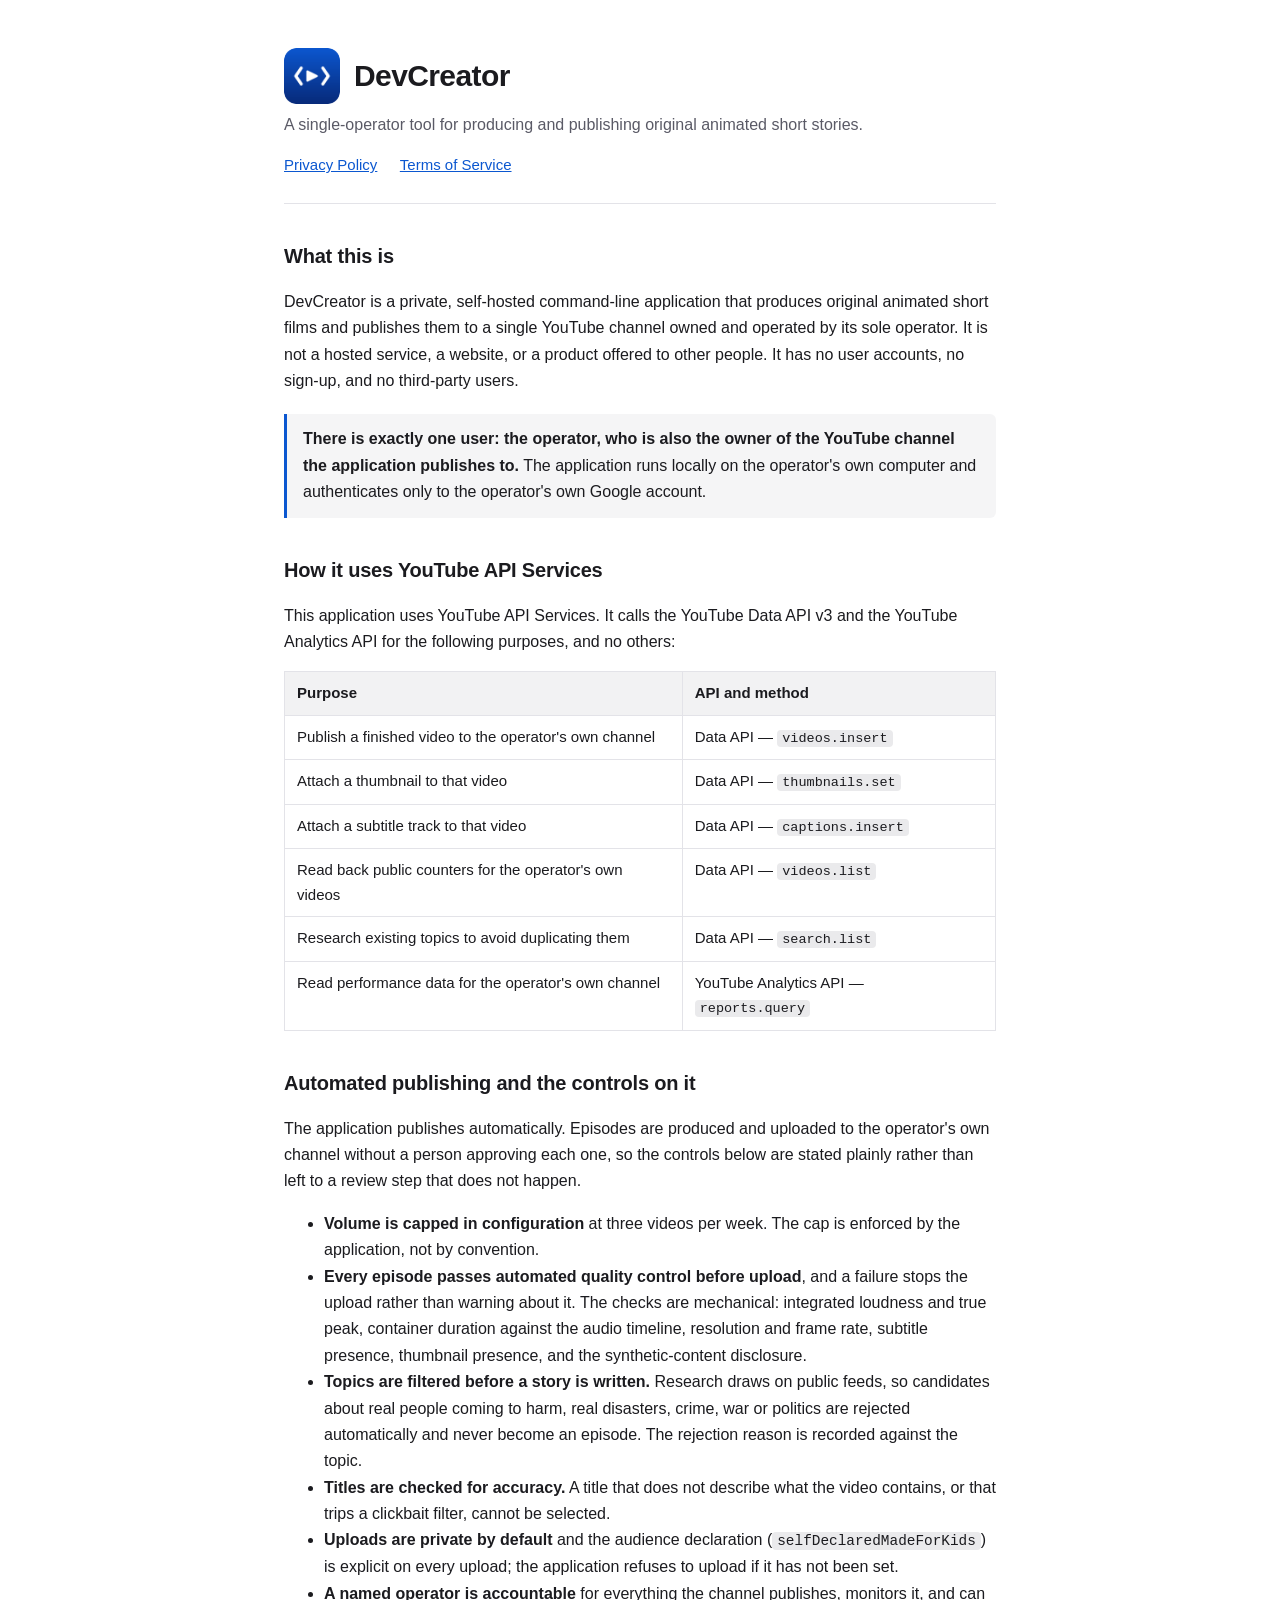
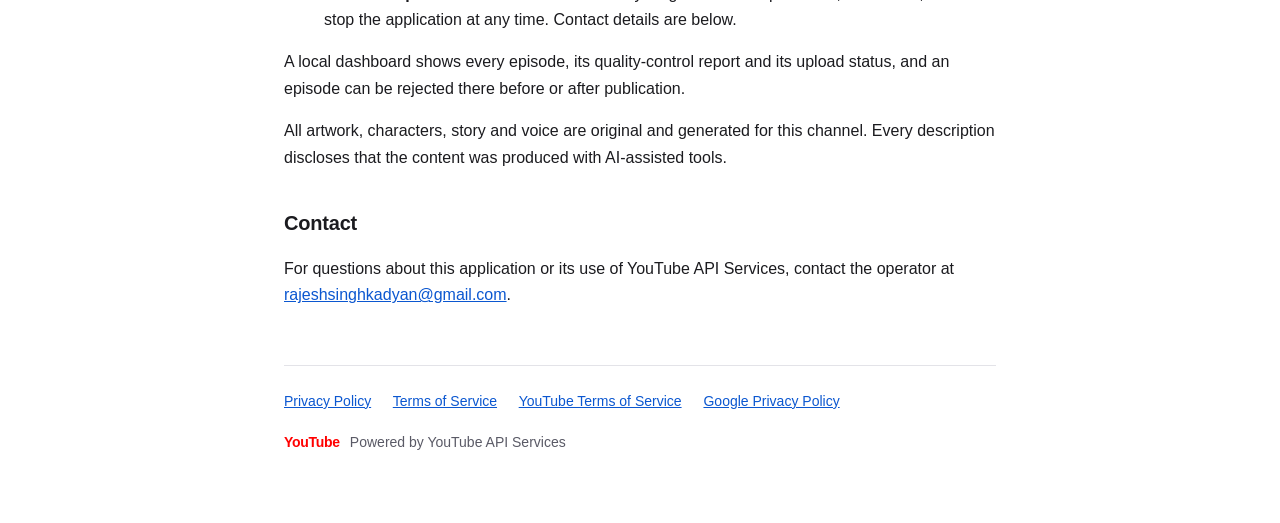
==== docs/index.html @ b8998b91 "Publish compliance pages for the YouTube API audit Served from docs/ via GitHub Pages so the audit f" ====
<!doctype html>
<html lang="en">
<head>
<meta charset="utf-8">
<meta name="viewport" content="width=device-width,initial-scale=1">
<title>DevCreator — animated short-story production tool</title>
<link rel="icon" type="image/png" href="assets/logo-48.png">
<link rel="stylesheet" href="style.css">
</head>
<body>
<div class="wrap">

<header>
  <div class="lockup">
    <img src="assets/logo.png" alt="" width="56" height="56">
    <h1>DevCreator</h1>
  </div>
  <p class="sub">A single-operator tool for producing and publishing original animated short stories.</p>
  <nav style="margin-top:14px">
    <a href="privacy.html">Privacy Policy</a>
    <a href="terms.html">Terms of Service</a>
  </nav>
</header>

<h2>What this is</h2>
<p>
  DevCreator is a private, self-hosted command-line application that produces original
  animated short films and publishes them to a single YouTube channel owned and operated
  by its sole operator. It is not a hosted service, a website, or a product offered to
  other people. It has no user accounts, no sign-up, and no third-party users.
</p>

<div class="note">
  <strong>There is exactly one user: the operator, who is also the owner of the YouTube
  channel the application publishes to.</strong> The application runs locally on the
  operator's own computer and authenticates only to the operator's own Google account.
</div>

<h2>How it uses YouTube API Services</h2>
<p>
  This application uses YouTube API Services. It calls the YouTube Data API v3 and the
  YouTube Analytics API for the following purposes, and no others:
</p>
<table>
  <tr><th>Purpose</th><th>API and method</th></tr>
  <tr><td>Publish a finished video to the operator's own channel</td><td>Data API — <code>videos.insert</code></td></tr>
  <tr><td>Attach a thumbnail to that video</td><td>Data API — <code>thumbnails.set</code></td></tr>
  <tr><td>Attach a subtitle track to that video</td><td>Data API — <code>captions.insert</code></td></tr>
  <tr><td>Read back public counters for the operator's own videos</td><td>Data API — <code>videos.list</code></td></tr>
  <tr><td>Research existing topics to avoid duplicating them</td><td>Data API — <code>search.list</code></td></tr>
  <tr><td>Read performance data for the operator's own channel</td><td>YouTube Analytics API — <code>reports.query</code></td></tr>
</table>

<h2>Automated publishing and the controls on it</h2>
<p>
  The application publishes automatically. Episodes are produced and uploaded to the
  operator's own channel without a person approving each one, so the controls below are
  stated plainly rather than left to a review step that does not happen.
</p>
<ul>
  <li><strong>Volume is capped in configuration</strong> at three videos per week. The cap
    is enforced by the application, not by convention.</li>
  <li><strong>Every episode passes automated quality control before upload</strong>, and a
    failure stops the upload rather than warning about it. The checks are mechanical:
    integrated loudness and true peak, container duration against the audio timeline,
    resolution and frame rate, subtitle presence, thumbnail presence, and the
    synthetic-content disclosure.</li>
  <li><strong>Topics are filtered before a story is written.</strong> Research draws on
    public feeds, so candidates about real people coming to harm, real disasters, crime,
    war or politics are rejected automatically and never become an episode. The rejection
    reason is recorded against the topic.</li>
  <li><strong>Titles are checked for accuracy.</strong> A title that does not describe what
    the video contains, or that trips a clickbait filter, cannot be selected.</li>
  <li><strong>Uploads are private by default</strong> and the audience declaration
    (<code>selfDeclaredMadeForKids</code>) is explicit on every upload; the application
    refuses to upload if it has not been set.</li>
  <li><strong>A named operator is accountable</strong> for everything the channel
    publishes, monitors it, and can stop the application at any time. Contact details are
    below.</li>
</ul>
<p>
  A local dashboard shows every episode, its quality-control report and its upload status,
  and an episode can be rejected there before or after publication.
</p>
<p>
  All artwork, characters, story and voice are original and generated for this channel.
  Every description discloses that the content was produced with AI-assisted tools.
</p>

<h2>Contact</h2>
<p>
  For questions about this application or its use of YouTube API Services, contact the
  operator at <a href="mailto:rajeshsinghkadyan@gmail.com">rajeshsinghkadyan@gmail.com</a>.
</p>

<footer>
  <div>
    <a href="privacy.html">Privacy Policy</a>
    <a href="terms.html">Terms of Service</a>
    <a href="https://www.youtube.com/t/terms">YouTube Terms of Service</a>
    <a href="http://www.google.com/policies/privacy">Google Privacy Policy</a>
  </div>
  <div class="yt">
    <!-- Text attribution rather than the YouTube mark. The image was never shipped, so
         this was a guaranteed-failing request patched over by an onerror handler - a
         fragile way to render a required attribution, and it breaks entirely with JS off.
         YouTube's branding guidelines accept the wordmark in text. -->
    <span class="ytfallback">YouTube</span>
    <span>Powered by YouTube API Services</span>
  </div>
</footer>

</div>
</body>
</html>
---- docs/style.css ----
:root{--bg:#fff;--fg:#1b1b1f;--muted:#5a5a66;--line:#e3e3e8;--accent:#0b57d0}
@media (prefers-color-scheme:dark){
  :root{--bg:#16161a;--fg:#e9e9ee;--muted:#a2a2ae;--line:#2c2c34;--accent:#a8c7fa}}
*{box-sizing:border-box}
body{margin:0;background:var(--bg);color:var(--fg);
  font:16px/1.65 -apple-system,BlinkMacSystemFont,"Segoe UI",Roboto,Helvetica,Arial,sans-serif}
.wrap{max-width:760px;margin:0 auto;padding:48px 24px 72px}
header{border-bottom:1px solid var(--line);margin-bottom:36px;padding-bottom:24px}
h1{font-size:30px;margin:0;letter-spacing:-.02em}
.lockup{display:flex;align-items:center;gap:14px;margin-bottom:8px}
.lockup img{border-radius:12px;flex:0 0 auto}
h2{font-size:20px;margin:36px 0 10px;letter-spacing:-.01em}
h3{font-size:16px;margin:24px 0 6px}
.sub{color:var(--muted);margin:0}
a{color:var(--accent)}
code{background:rgba(127,127,140,.16);padding:1px 5px;border-radius:4px;font-size:.9em}
table{border-collapse:collapse;width:100%;margin:16px 0;font-size:15px}
th,td{border:1px solid var(--line);padding:9px 12px;text-align:left;vertical-align:top}
th{background:rgba(127,127,140,.1);font-weight:600}
.note{border-left:3px solid var(--accent);background:rgba(127,127,140,.08);
  padding:12px 16px;margin:20px 0;border-radius:0 6px 6px 0}
footer{border-top:1px solid var(--line);margin-top:56px;padding-top:24px;
  color:var(--muted);font-size:14px}
footer a{margin-right:18px}
.yt{display:flex;align-items:center;gap:10px;margin-top:18px;flex-wrap:wrap}
.yt img{height:24px;width:auto}
.ytfallback{font-weight:700;color:#f00;letter-spacing:-.02em}
nav a{margin-right:18px;font-size:15px}
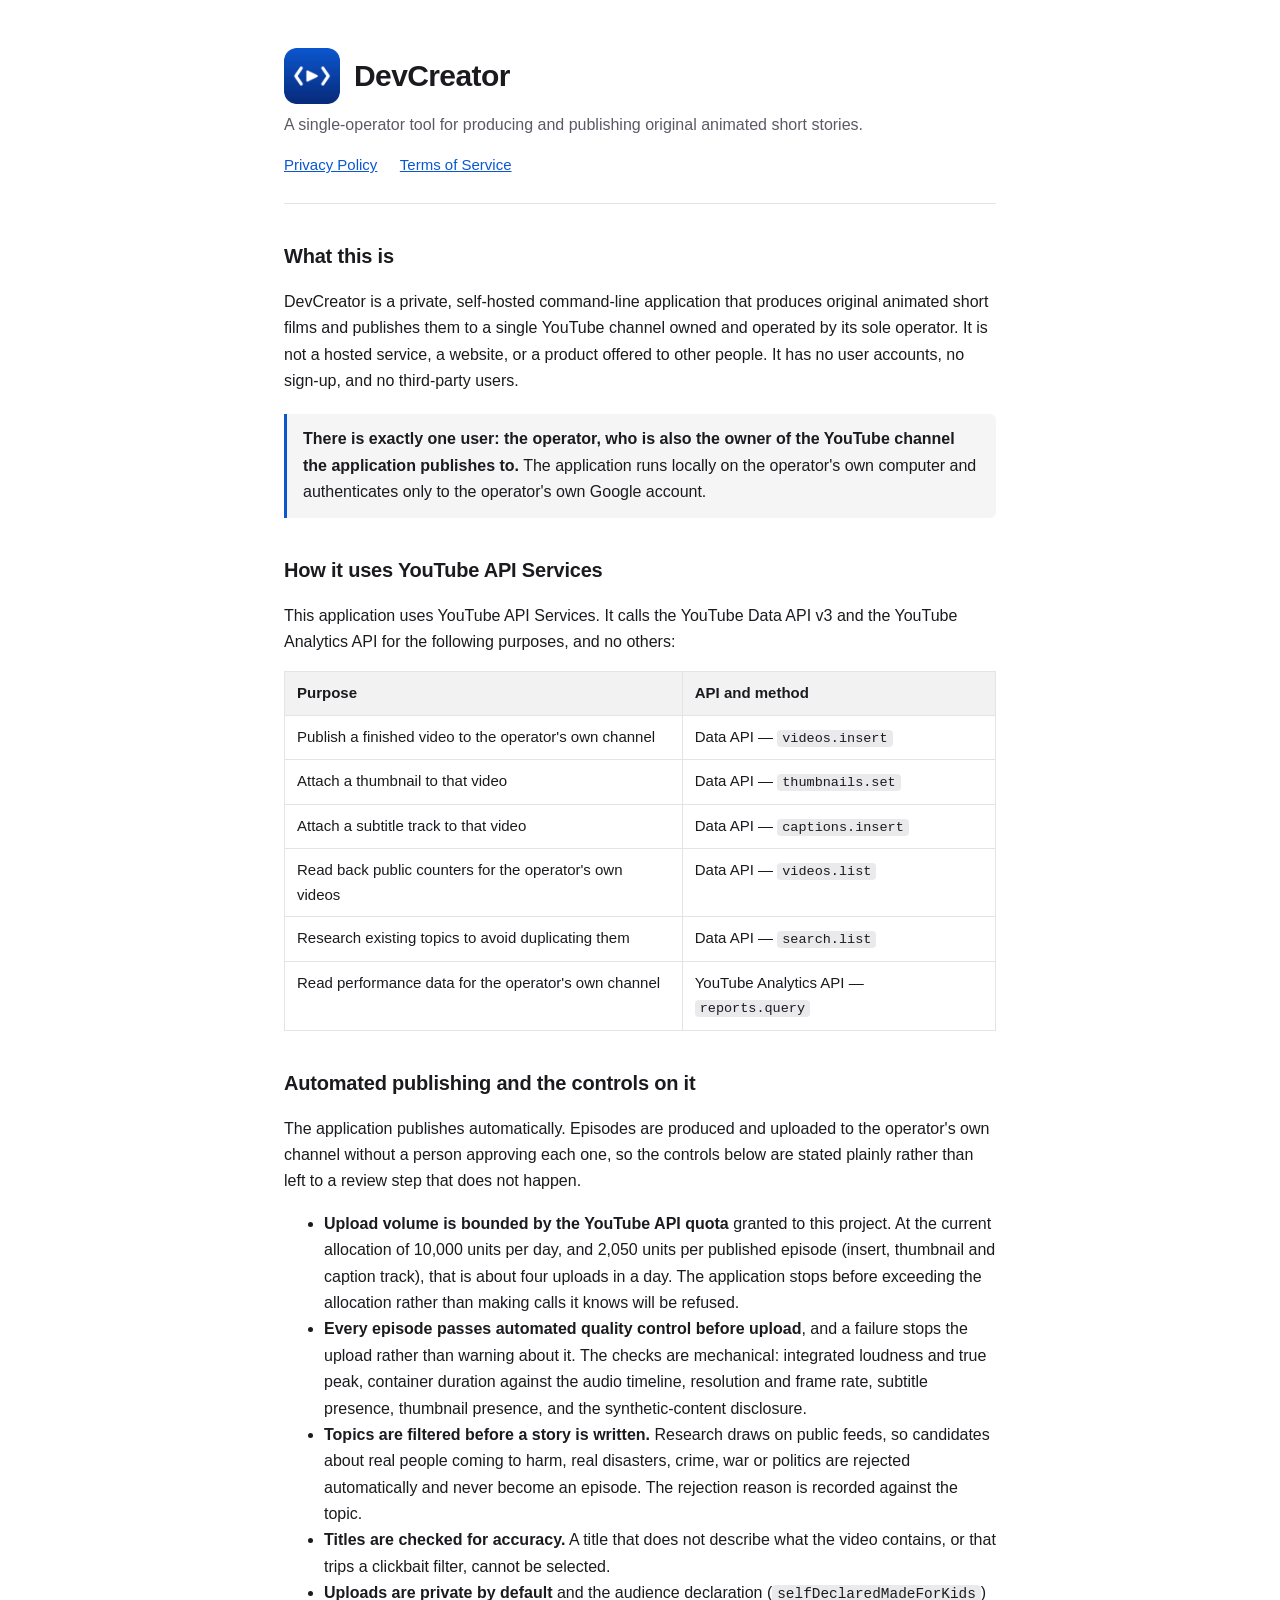
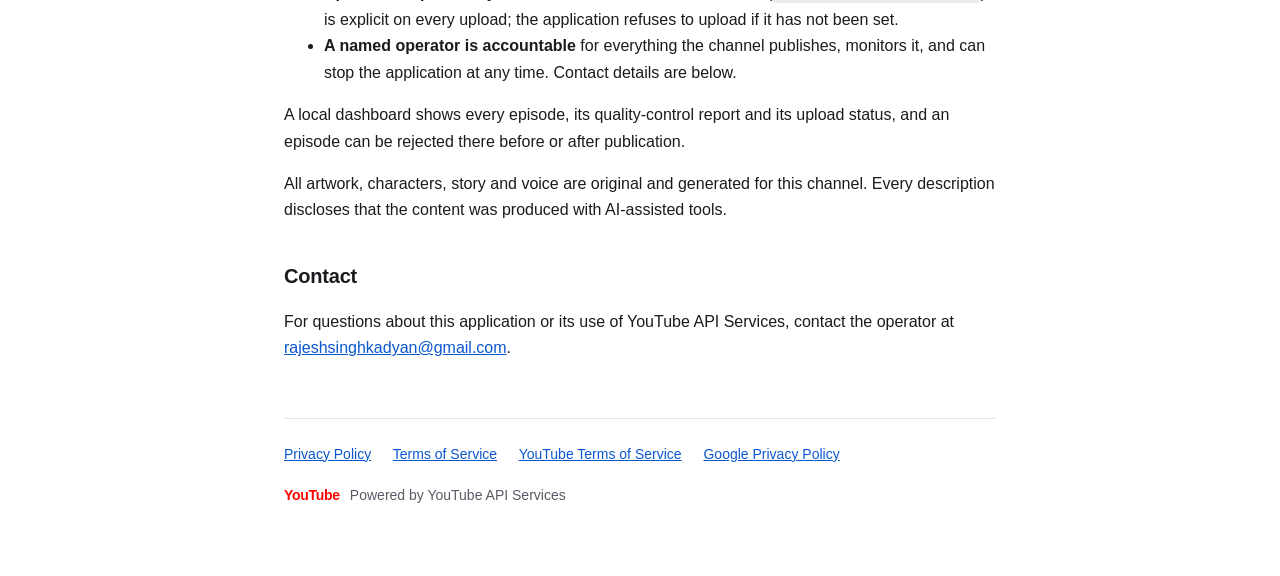
==== commit 9a2d1bfc: "Hindi + cinematic rendering; state upload volume as quota-bounded Channel switches to Hindi and to p" ====
--- a/docs/index.html
+++ b/docs/index.html
@@ -58,8 +58,11 @@
   stated plainly rather than left to a review step that does not happen.
 </p>
 <ul>
-  <li><strong>Volume is capped in configuration</strong> at three videos per week. The cap
-    is enforced by the application, not by convention.</li>
+  <li><strong>Upload volume is bounded by the YouTube API quota</strong> granted to this
+    project. At the current allocation of 10,000 units per day, and 2,050 units per
+    published episode (insert, thumbnail and caption track), that is about four uploads in
+    a day. The application stops before exceeding the allocation rather than making calls
+    it knows will be refused.</li>
   <li><strong>Every episode passes automated quality control before upload</strong>, and a
     failure stops the upload rather than warning about it. The checks are mechanical:
     integrated loudness and true peak, container duration against the audio timeline,
